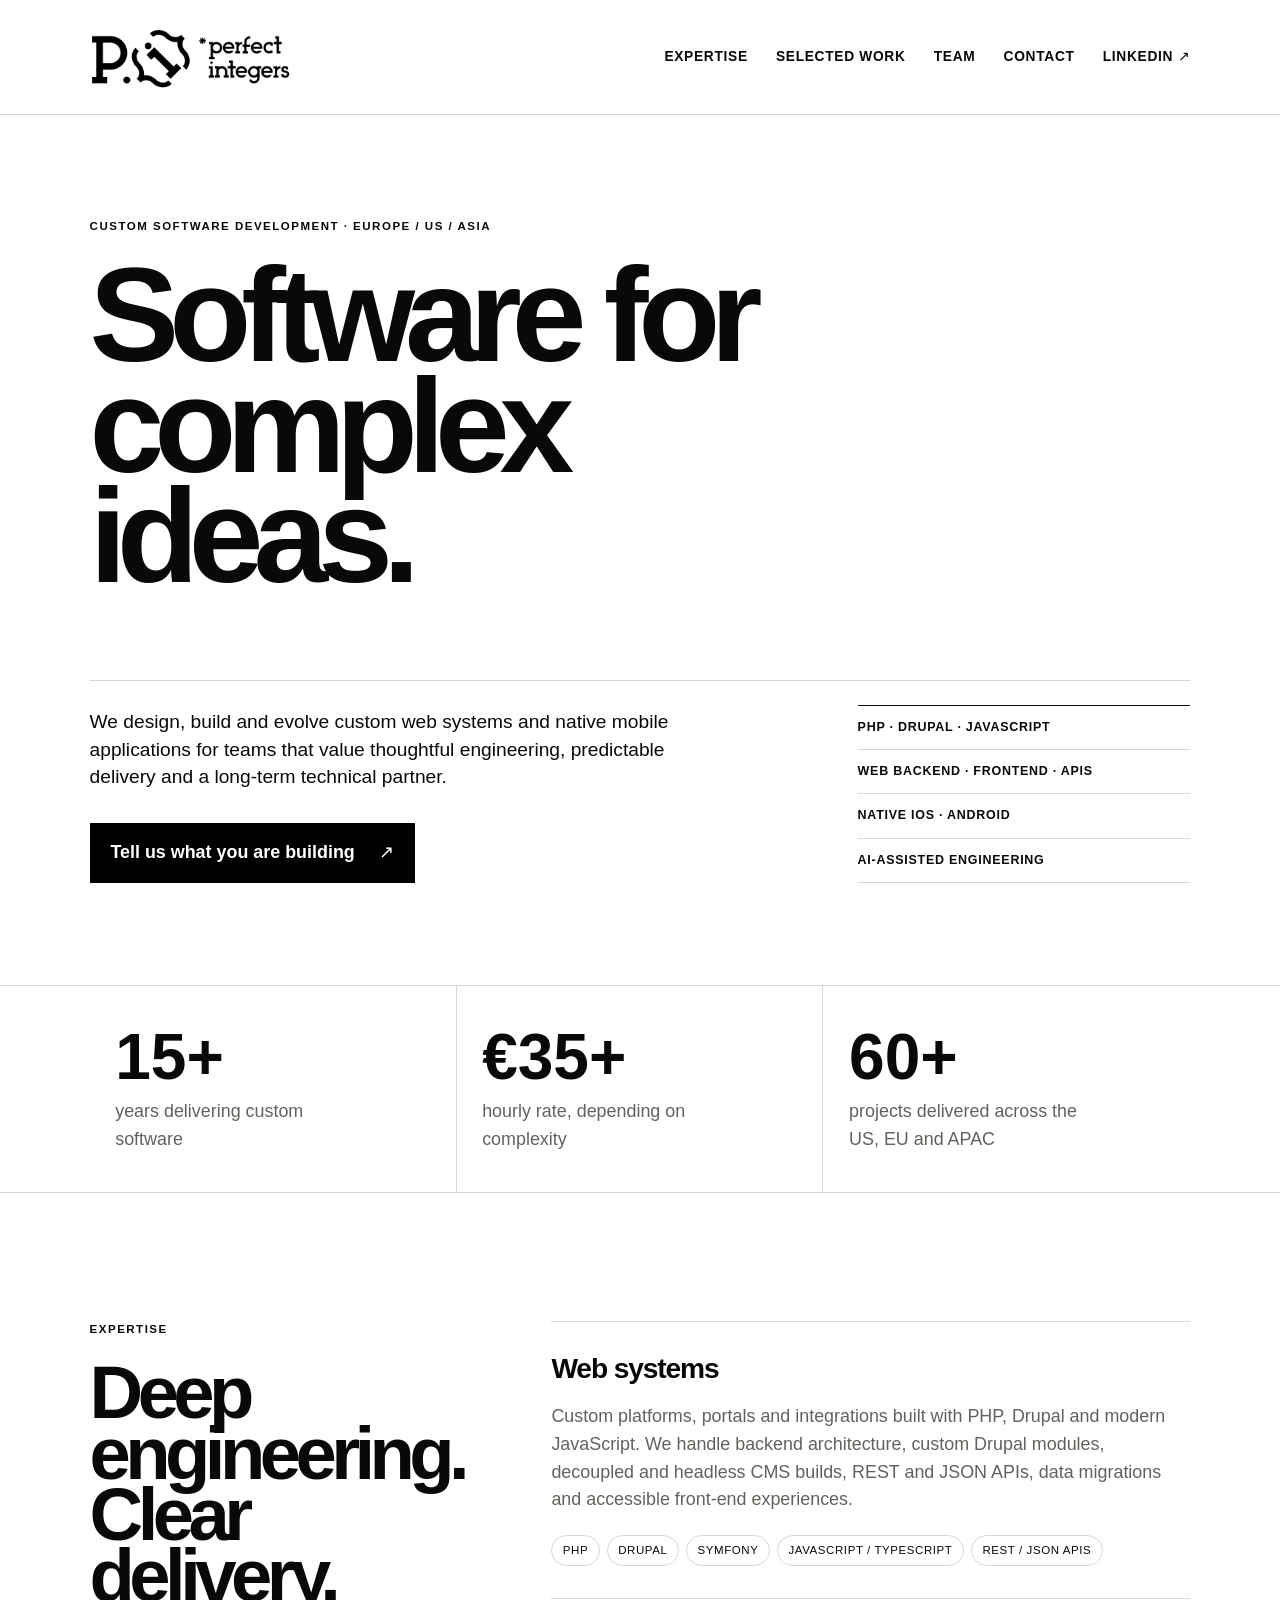
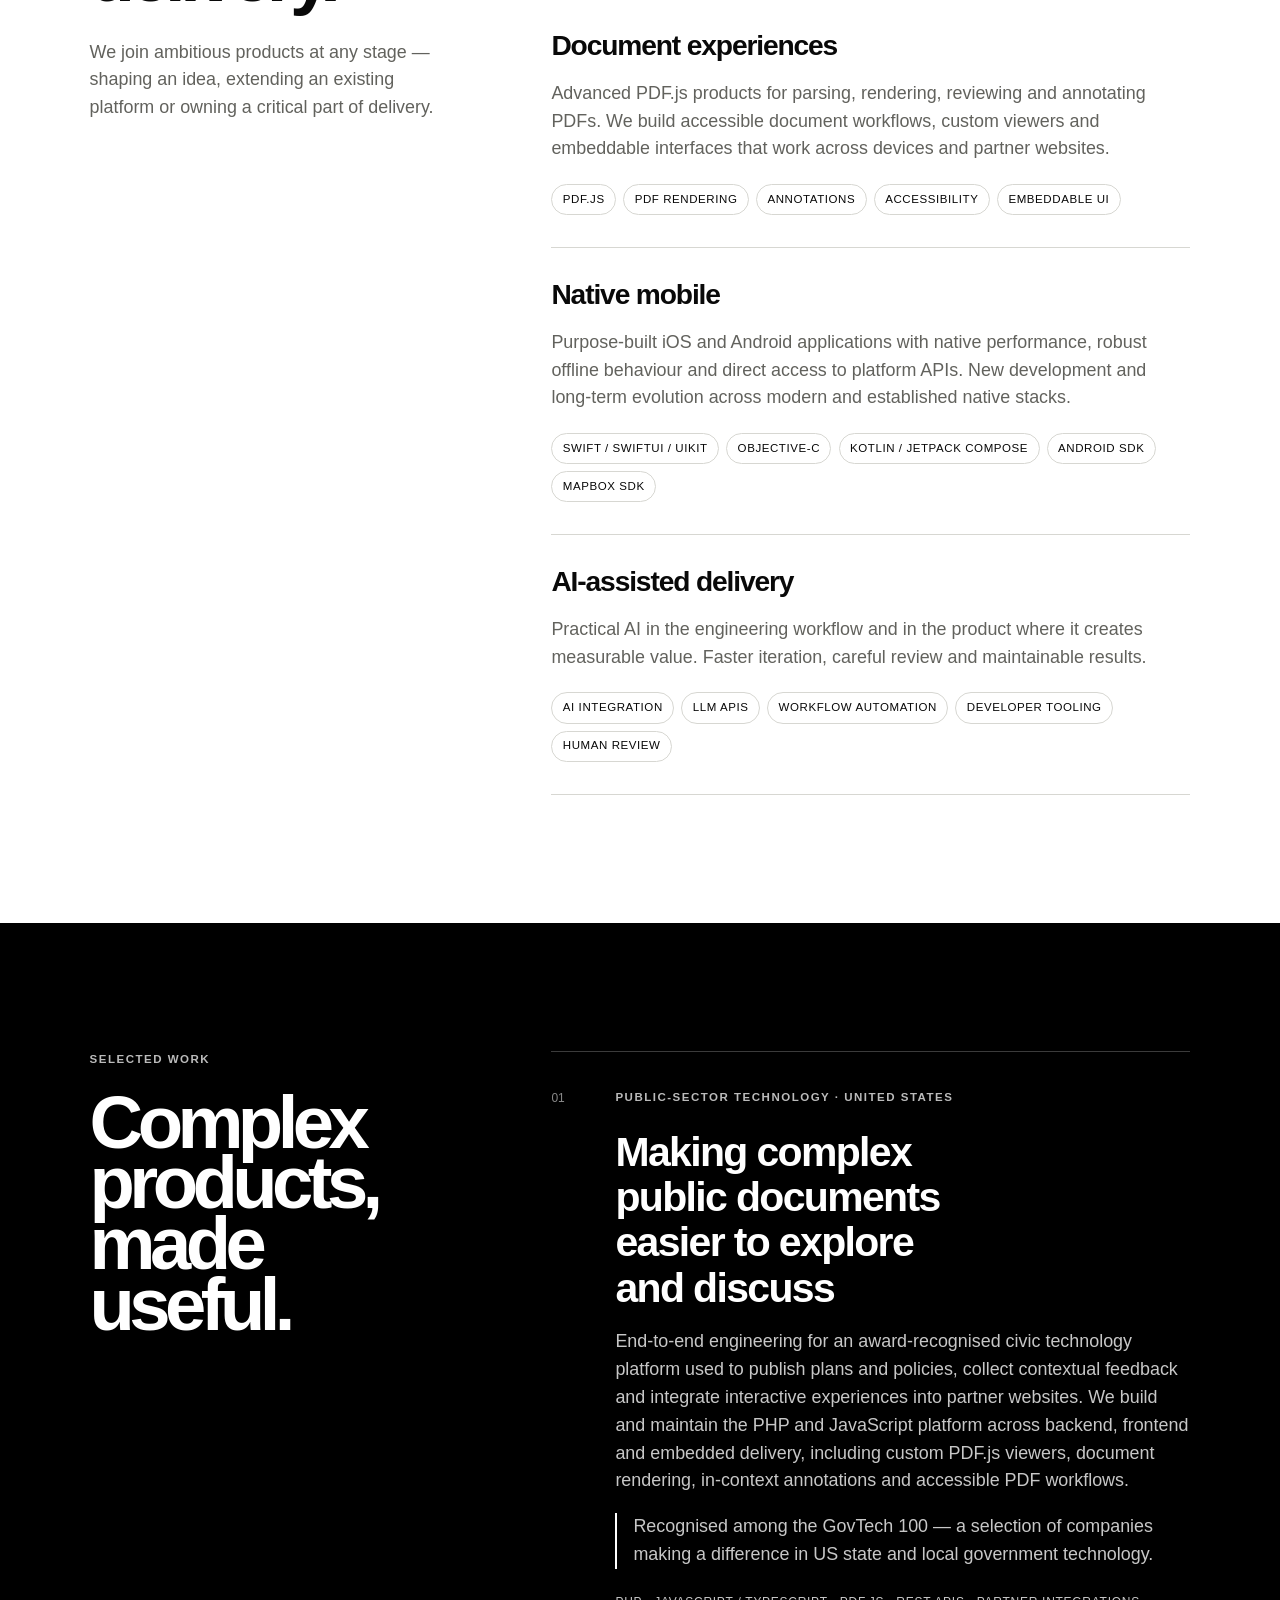
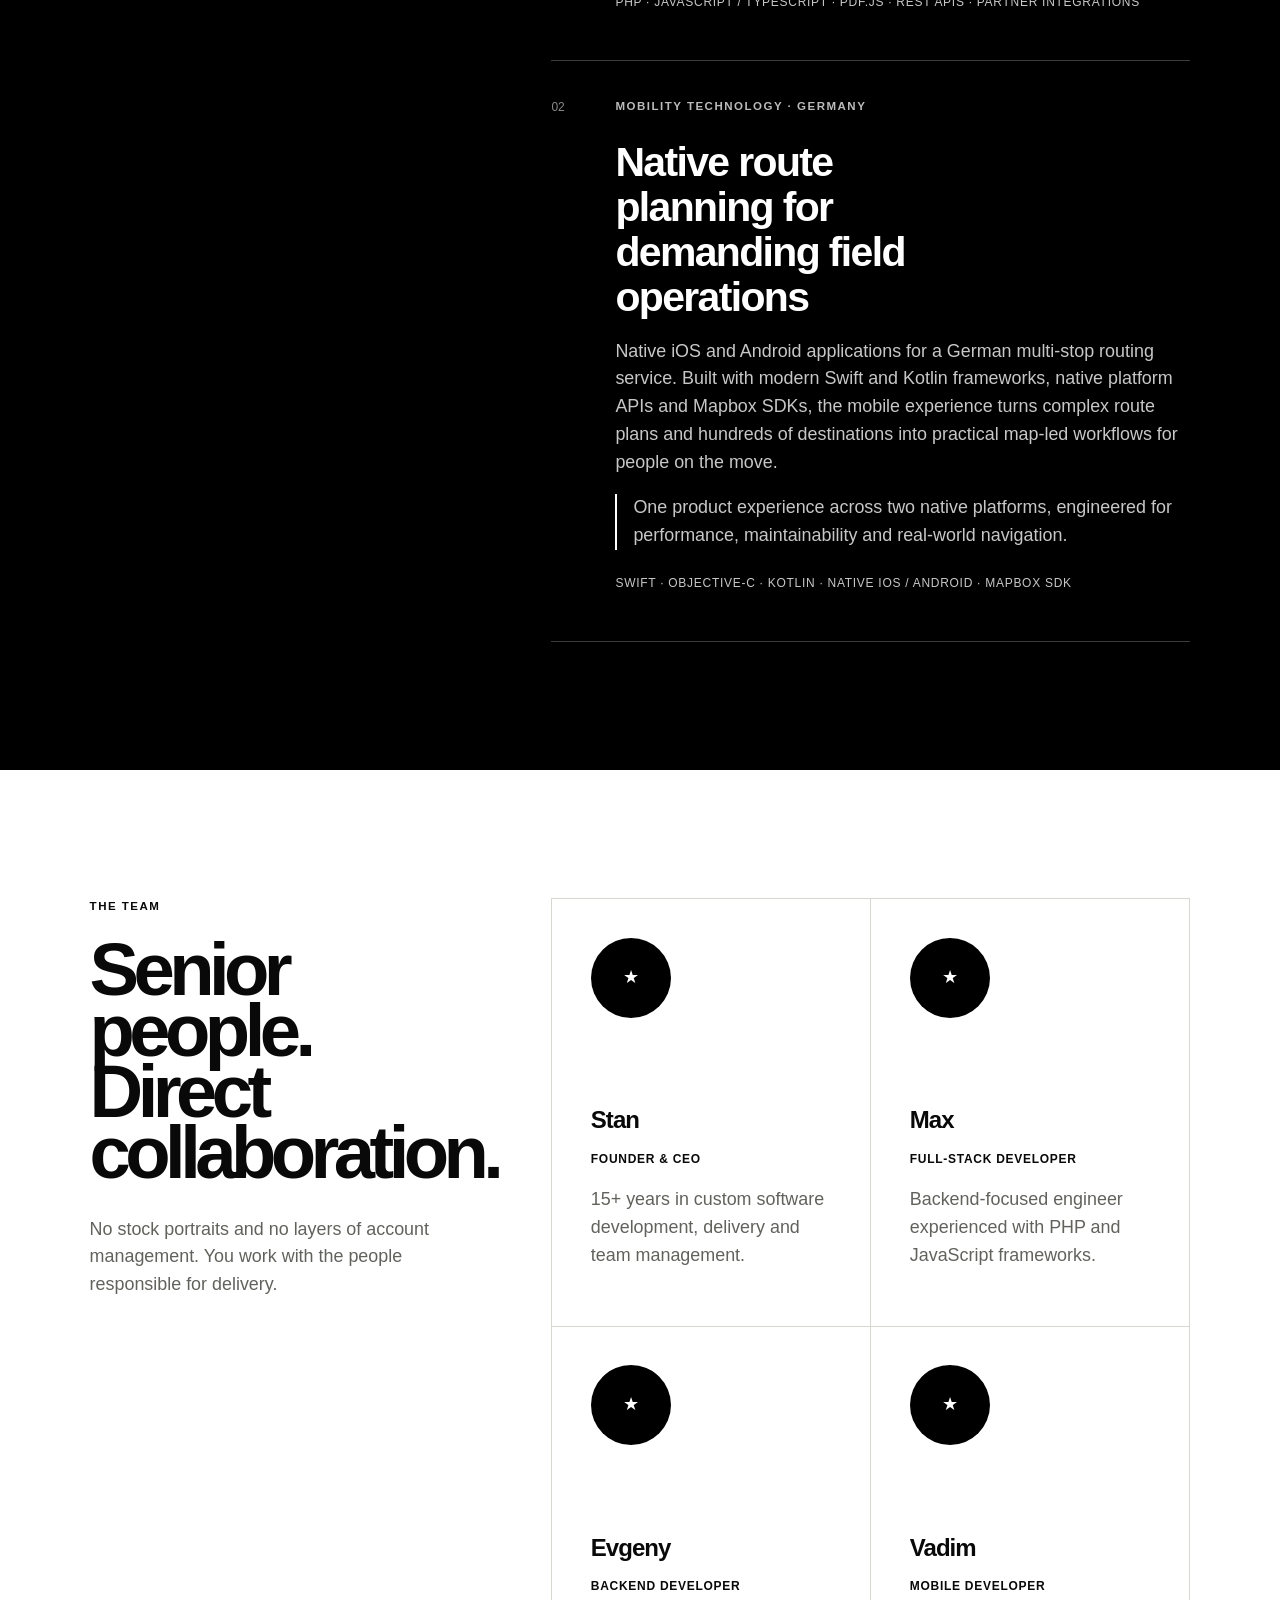
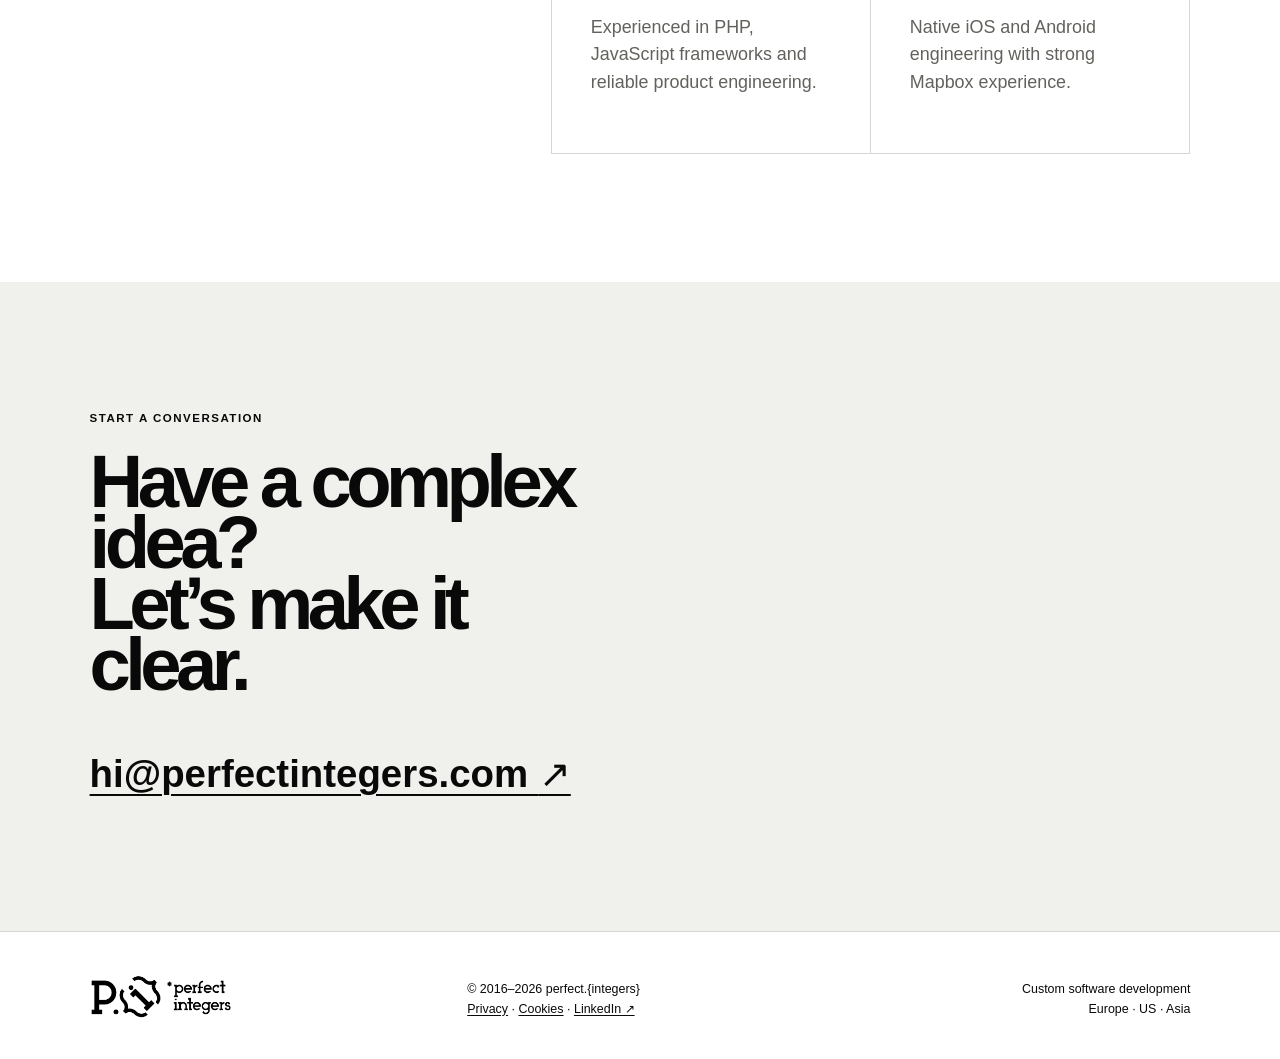
==== index.html @ 835a447e "Publish Perfect Integers static site" ====
<!doctype html>
<html lang="en">
<head>
  <meta charset="utf-8">
  <meta name="viewport" content="width=device-width, initial-scale=1, viewport-fit=cover">
  <title>Custom Software Development | perfect.{integers}</title>
  <meta name="description" content="Custom software development with PHP, Drupal, JavaScript, PDF.js, Swift, Objective-C and Kotlin. Web platforms and native iOS and Android apps.">
  <link rel="canonical" href="https://perfectintegers.com/">
  <meta name="robots" content="index,follow,max-image-preview:large,max-snippet:-1,max-video-preview:-1">
  <meta property="og:type" content="website">
  <meta property="og:title" content="Software for complex ideas — perfect.{integers}">
  <meta property="og:description" content="Custom web systems, document experiences and native mobile applications.">
  <meta property="og:url" content="https://perfectintegers.com/">
  <meta name="twitter:card" content="summary">
  <link rel="icon" href="favicon.ico" sizes="any">
  <link rel="icon" href="assets/favicon-32.png" type="image/png" sizes="32x32">
  <link rel="icon" href="assets/favicon-16.png" type="image/png" sizes="16x16">
  <link rel="apple-touch-icon" href="assets/apple-touch-icon.png" sizes="180x180">
  <link rel="preload" href="assets/logo.png" as="image">
  <link rel="stylesheet" href="assets/site.css">
  <script type="application/ld+json">
  {
    "@context":"https://schema.org",
    "@type":"ProfessionalService",
    "name":"perfect.{integers}",
    "url":"https://perfectintegers.com/",
    "email":"hi@perfectintegers.com",
    "description":"Custom software development studio specialising in PHP, Drupal, PDF.js and native iOS and Android applications.",
    "areaServed":["Europe","United States","Asia"],
    "knowsAbout":["Custom software development","PHP development","Drupal development","Custom Drupal modules","Headless Drupal","Symfony","JavaScript","TypeScript","REST APIs","JSON API","PDF.js","PDF rendering","PDF annotation","Web accessibility","Native iOS development","Swift","SwiftUI","UIKit","Objective-C","Native Android development","Kotlin","Jetpack Compose","Android SDK","Mapbox SDK","AI integration","LLM APIs"],
    "priceRange":"From EUR 35 per hour"
  }
  </script>
</head>
<body>
  <a class="skip-link" href="#main">Skip to content</a>
  <header class="site-header">
    <div class="brand"><img src="assets/logo.png" alt="perfect integers" width="552" height="180"></div>
    <nav aria-label="Primary navigation">
      <a href="#services">Expertise</a><a href="#work">Selected work</a><a href="#team">Team</a><a href="mailto:hi@perfectintegers.com">Contact</a><a href="https://www.linkedin.com/company/perfectintegers/" target="_blank" rel="noopener noreferrer" aria-label="perfect integers on LinkedIn (opens in a new tab)">LinkedIn ↗</a>
    </nav>
  </header>

  <main id="main">
    <section class="hero" aria-labelledby="hero-title">
      <div class="hero-copy">
        <p class="eyebrow">Custom software development · Europe / US / Asia</p>
        <h1 id="hero-title">Software for complex ideas.</h1>
        <div class="hero-bottom">
          <div><p class="lede">We design, build and evolve custom web systems and native mobile applications for teams that value thoughtful engineering, predictable delivery and a long-term technical partner.</p><a class="button" href="mailto:hi@perfectintegers.com?subject=Custom%20software%20project">Tell us what you are building <span aria-hidden="true">↗</span></a></div>
          <ul class="hero-capabilities" aria-label="Core capabilities"><li>PHP · Drupal · JavaScript</li><li>Web backend · Frontend · APIs</li><li>Native iOS · Android</li><li>AI-assisted engineering</li></ul>
        </div>
      </div>
    </section>

    <section class="proof" aria-label="Key facts">
      <div><strong>15+</strong><span>years delivering custom software</span></div><div><strong>€35+</strong><span>hourly rate, depending on complexity</span></div><div><strong>60+</strong><span>projects delivered across the US, EU and APAC</span></div>    </section>

    <section id="services" class="block">
      <header class="section-heading"><p class="eyebrow">Expertise</p><h2>Deep engineering.<br>Clear delivery.</h2><p>We join ambitious products at any stage — shaping an idea, extending an existing platform or owning a critical part of delivery.</p></header>
      <div class="service-list">
        <article class="service-card">
          <div><h3>Web systems</h3><p>Custom platforms, portals and integrations built with PHP, Drupal and modern JavaScript. We handle backend architecture, custom Drupal modules, decoupled and headless CMS builds, REST and JSON APIs, data migrations and accessible front-end experiences.</p><ul class="tags"><li>PHP</li><li>Drupal</li><li>Symfony</li><li>JavaScript / TypeScript</li><li>REST / JSON APIs</li></ul></div>
        </article><article class="service-card">
          <div><h3>Document experiences</h3><p>Advanced PDF.js products for parsing, rendering, reviewing and annotating PDFs. We build accessible document workflows, custom viewers and embeddable interfaces that work across devices and partner websites.</p><ul class="tags"><li>PDF.js</li><li>PDF rendering</li><li>Annotations</li><li>Accessibility</li><li>Embeddable UI</li></ul></div>
        </article><article class="service-card">
          <div><h3>Native mobile</h3><p>Purpose-built iOS and Android applications with native performance, robust offline behaviour and direct access to platform APIs. New development and long-term evolution across modern and established native stacks.</p><ul class="tags"><li>Swift / SwiftUI / UIKit</li><li>Objective-C</li><li>Kotlin / Jetpack Compose</li><li>Android SDK</li><li>Mapbox SDK</li></ul></div>
        </article><article class="service-card">
          <div><h3>AI-assisted delivery</h3><p>Practical AI in the engineering workflow and in the product where it creates measurable value. Faster iteration, careful review and maintainable results.</p><ul class="tags"><li>AI integration</li><li>LLM APIs</li><li>Workflow automation</li><li>Developer tooling</li><li>Human review</li></ul></div>
        </article>      </div>
    </section>

    <section id="work" class="block inverted">
      <header class="section-heading"><p class="eyebrow">Selected work</p><h2>Complex products,<br>made useful.</h2></header>
      <div class="work-list">
        <article class="work-card">
          <div class="work-index">01</div><div><p class="eyebrow">Public-sector technology · United States</p><h3>Making complex public documents easier to explore and discuss</h3><p>End-to-end engineering for an award-recognised civic technology platform used to publish plans and policies, collect contextual feedback and integrate interactive experiences into partner websites. We build and maintain the PHP and JavaScript platform across backend, frontend and embedded delivery, including custom PDF.js viewers, document rendering, in-context annotations and accessible PDF workflows.</p><p class="result">Recognised among the GovTech 100 — a selection of companies making a difference in US state and local government technology.</p><p class="stack">PHP · JavaScript / TypeScript · PDF.js · REST APIs · Partner integrations</p></div>
        </article><article class="work-card">
          <div class="work-index">02</div><div><p class="eyebrow">Mobility technology · Germany</p><h3>Native route planning for demanding field operations</h3><p>Native iOS and Android applications for a German multi-stop routing service. Built with modern Swift and Kotlin frameworks, native platform APIs and Mapbox SDKs, the mobile experience turns complex route plans and hundreds of destinations into practical map-led workflows for people on the move.</p><p class="result">One product experience across two native platforms, engineered for performance, maintainability and real-world navigation.</p><p class="stack">Swift · Objective-C · Kotlin · Native iOS / Android · Mapbox SDK</p></div>
        </article>      </div>
    </section>

    <section id="team" class="block">
      <header class="section-heading"><p class="eyebrow">The team</p><h2>Senior people.<br>Direct collaboration.</h2><p>No stock portraits and no layers of account management. You work with the people responsible for delivery.</p></header>
      <div class="team-grid">
        <article class="person"><div class="initials" aria-hidden="true">★</div><h3>Stan</h3><p class="role">Founder &amp; CEO</p><p>15+ years in custom software development, delivery and team management.</p></article><article class="person"><div class="initials" aria-hidden="true">★</div><h3>Max</h3><p class="role">Full-stack developer</p><p>Backend-focused engineer experienced with PHP and JavaScript frameworks.</p></article><article class="person"><div class="initials" aria-hidden="true">★</div><h3>Evgeny</h3><p class="role">Backend developer</p><p>Experienced in PHP, JavaScript frameworks and reliable product engineering.</p></article><article class="person"><div class="initials" aria-hidden="true">★</div><h3>Vadim</h3><p class="role">Mobile developer</p><p>Native iOS and Android engineering with strong Mapbox experience.</p></article>      </div>
    </section>

    <section class="contact">
      <p class="eyebrow">Start a conversation</p><h2>Have a complex idea?<br>Let’s make it clear.</h2><a href="mailto:hi@perfectintegers.com">hi@perfectintegers.com <span aria-hidden="true">↗</span></a>
    </section>
  </main>

  <footer><img src="assets/logo.png" alt="perfect integers" width="552" height="180"><div><p>© 2016–2026 perfect.{integers}</p><p><a href="privacy.html">Privacy</a> · <a href="cookies.html">Cookies</a> · <a href="https://www.linkedin.com/company/perfectintegers/" target="_blank" rel="noopener noreferrer">LinkedIn ↗</a></p></div><p>Custom software development<br>Europe · US · Asia</p></footer>
</body>
</html>
---- assets/site.css ----
:root{--black:#090909;--white:#fff;--line:#d7d7d2;--muted:#62625d;--space:min(7vw,7rem);font-family:Arial,Helvetica,sans-serif;color:var(--black);background:var(--white);font-synthesis:none}
*{box-sizing:border-box}
html{scroll-behavior:smooth}
body{margin:0;font-size:clamp(1rem,.96rem + .2vw,1.15rem);line-height:1.55}
a{color:inherit;text-underline-offset:.18em}
img{display:block;max-width:100%;height:auto}
.skip-link{position:absolute;left:-999px;top:1rem;background:#000;color:#fff;padding:.7rem 1rem;z-index:10}
.skip-link:focus{left:1rem}
.site-header{height:clamp(5.5rem,9vw,8rem);display:flex;align-items:center;justify-content:space-between;padding:1.1rem var(--space);border-bottom:1px solid var(--line);gap:2rem}
.brand img{width:clamp(10rem,16vw,14rem)}
nav{display:flex;gap:clamp(1rem,2.2vw,2.4rem);font-size:.86rem;font-weight:700;text-transform:uppercase;letter-spacing:.05em}
nav a{text-decoration:none}
.section-grid,.block,.contact{padding:clamp(4.5rem,10vw,10rem) var(--space)}
.hero{display:flex;align-items:center;min-height:calc(100svh - 8rem);padding:clamp(4.5rem,8vw,8rem) var(--space)}
.hero-copy{width:100%}
.eyebrow{font-size:.72rem;font-weight:800;letter-spacing:.13em;text-transform:uppercase;margin:0 0 1.5rem}
.hero h1,.section-heading h2,.contact h2,.legal h1{font-size:clamp(4.2rem,10.5vw,12rem);line-height:.82;letter-spacing:-.075em;margin:0;max-width:10ch}
.hero-bottom{display:grid;grid-template-columns:minmax(18rem,1fr) minmax(16rem,.52fr);gap:clamp(3rem,10vw,12rem);align-items:end;margin-top:clamp(3rem,7vw,7rem);padding-top:1.5rem;border-top:1px solid var(--line)}
.lede{font-size:clamp(1.15rem,1.5vw,1.55rem);line-height:1.45;max-width:41rem;margin:0 0 2rem}
.hero-capabilities{list-style:none;padding:0;margin:0;border-top:1px solid var(--black)}
.hero-capabilities li{font-size:.78rem;font-weight:800;text-transform:uppercase;letter-spacing:.06em;padding:.75rem 0;border-bottom:1px solid var(--line)}
.button{display:inline-flex;gap:1.5rem;align-items:center;background:#000;color:#fff;text-decoration:none;padding:1rem 1.3rem;font-weight:700}
.button:hover,.button:focus-visible{outline:3px solid #000;outline-offset:4px}
.proof{display:grid;grid-template-columns:repeat(3,1fr);border-top:1px solid var(--line);border-bottom:1px solid var(--line);padding:0 var(--space)}
.proof div{padding:2.4rem clamp(0rem,2vw,2rem);border-right:1px solid var(--line)}
.proof div:last-child{border-right:0}
.proof strong{display:block;font-size:clamp(2.4rem,5vw,5rem);line-height:1}
.proof span{display:block;color:var(--muted);max-width:15rem;margin-top:.6rem}
.block{display:grid;grid-template-columns:minmax(15rem,.72fr) minmax(20rem,1.28fr);gap:clamp(3rem,8vw,10rem)}
.section-heading{position:sticky;top:2rem;align-self:start}
.section-heading h2,.contact h2{font-size:clamp(3rem,5.8vw,6.7rem)}
.section-heading>p:last-child{max-width:32rem;margin-top:2rem;color:var(--muted)}
.service-card{display:grid;grid-template-columns:1fr;gap:1rem;border-top:1px solid var(--line);padding:2rem 0}
.service-card:last-child{border-bottom:1px solid var(--line)}
.number{font-size:.75rem;color:var(--muted)}
h3{font-size:clamp(1.55rem,2.2vw,2.5rem);line-height:1.1;letter-spacing:-.04em;margin:0 0 1rem}
.service-card p{max-width:43rem;color:var(--muted)}
.tags{list-style:none;display:flex;flex-wrap:wrap;gap:.45rem;padding:0;margin:1.3rem 0 0}
.tags li{font-size:.72rem;text-transform:uppercase;letter-spacing:.05em;border:1px solid var(--line);border-radius:2rem;padding:.35rem .65rem}
.inverted{background:#000;color:#fff}
.inverted .eyebrow,.inverted .stack{color:#bbb}
.work-card{display:grid;grid-template-columns:3rem 1fr;gap:1rem;border-top:1px solid #3b3b3b;padding:2.3rem 0}
.work-card:last-child{border-bottom:1px solid #3b3b3b}
.work-index{font-size:.75rem;color:#888}
.work-card h3{font-size:clamp(2rem,3.2vw,3.8rem);max-width:15ch}
.work-card p:not(.eyebrow){max-width:47rem;color:#c7c7c7}
.work-card .result{border-left:2px solid #fff;padding-left:1rem;color:#fff}
.stack{font-size:.75rem;text-transform:uppercase;letter-spacing:.06em;margin-top:1.5rem}
.team-grid{display:grid;grid-template-columns:repeat(2,1fr);gap:1px;background:var(--line);border:1px solid var(--line)}
.person{background:#fff;padding:clamp(1.4rem,3vw,3rem);min-height:22rem}
.initials{width:5rem;height:5rem;border-radius:50%;display:grid;place-items:center;background:#000;color:#fff;font-weight:800;margin-bottom:clamp(4rem,7vw,7rem)}
.person h3{font-size:1.5rem}
.person .role{font-size:.75rem;text-transform:uppercase;font-weight:800;letter-spacing:.06em}
.person p:last-child{color:var(--muted)}
.contact{background:#f0f0ec}
.contact h2{max-width:13ch}
.contact>a{display:inline-block;font-size:clamp(1.25rem,3vw,3rem);font-weight:800;margin-top:3rem;text-decoration-thickness:2px}
footer{display:grid;grid-template-columns:1fr 1fr 1fr;align-items:end;gap:2rem;padding:2.5rem var(--space);font-size:.78rem;border-top:1px solid var(--line)}
footer img{width:9rem}
footer p{margin:0}
footer>p:last-child{text-align:right}
.legal{padding:clamp(4rem,8vw,8rem) var(--space);max-width:70rem}
.legal h1{margin-bottom:3rem}
.legal h2{font-size:1.6rem;margin:3rem 0 .7rem}
.legal p{max-width:48rem;color:var(--muted)}
.legal .lede{color:#000}
@media(max-width:850px){.site-header{height:auto;align-items:flex-start}
.site-header nav{display:grid;grid-template-columns:1fr 1fr}
.hero{min-height:auto}
.hero-bottom{grid-template-columns:1fr}
.block{grid-template-columns:1fr}
.section-heading{position:static}
.proof{grid-template-columns:1fr}
.proof div{border-right:0;border-bottom:1px solid var(--line)}
.proof div:last-child{border-bottom:0}
.team-grid{grid-template-columns:1fr}
.person{min-height:18rem}
.initials{margin-bottom:4rem}
footer{grid-template-columns:1fr 1fr}
footer>p:last-child{display:none}
}
@media(max-width:520px){:root{--space:1.2rem}
.site-header{flex-direction:column}
.site-header nav{width:100%;font-size:.72rem}
.hero{padding-top:4rem}
.hero h1{font-size:clamp(3.8rem,19vw,5.5rem)}
.hero-bottom{margin-top:3rem}
.button{width:100%;justify-content:space-between}
.service-card,.work-card{grid-template-columns:1fr}
.number,.work-index{margin-bottom:.2rem}
.contact h2{font-size:3.2rem}
footer{grid-template-columns:1fr;align-items:start}
.legal h1{font-size:3.5rem}
}
@media(prefers-reduced-motion:reduce){html{scroll-behavior:auto}
}
@media print{nav,.button{display:none}
.hero{min-height:auto}
.inverted{background:#fff;color:#000}
.inverted *{color:#000!important}
}
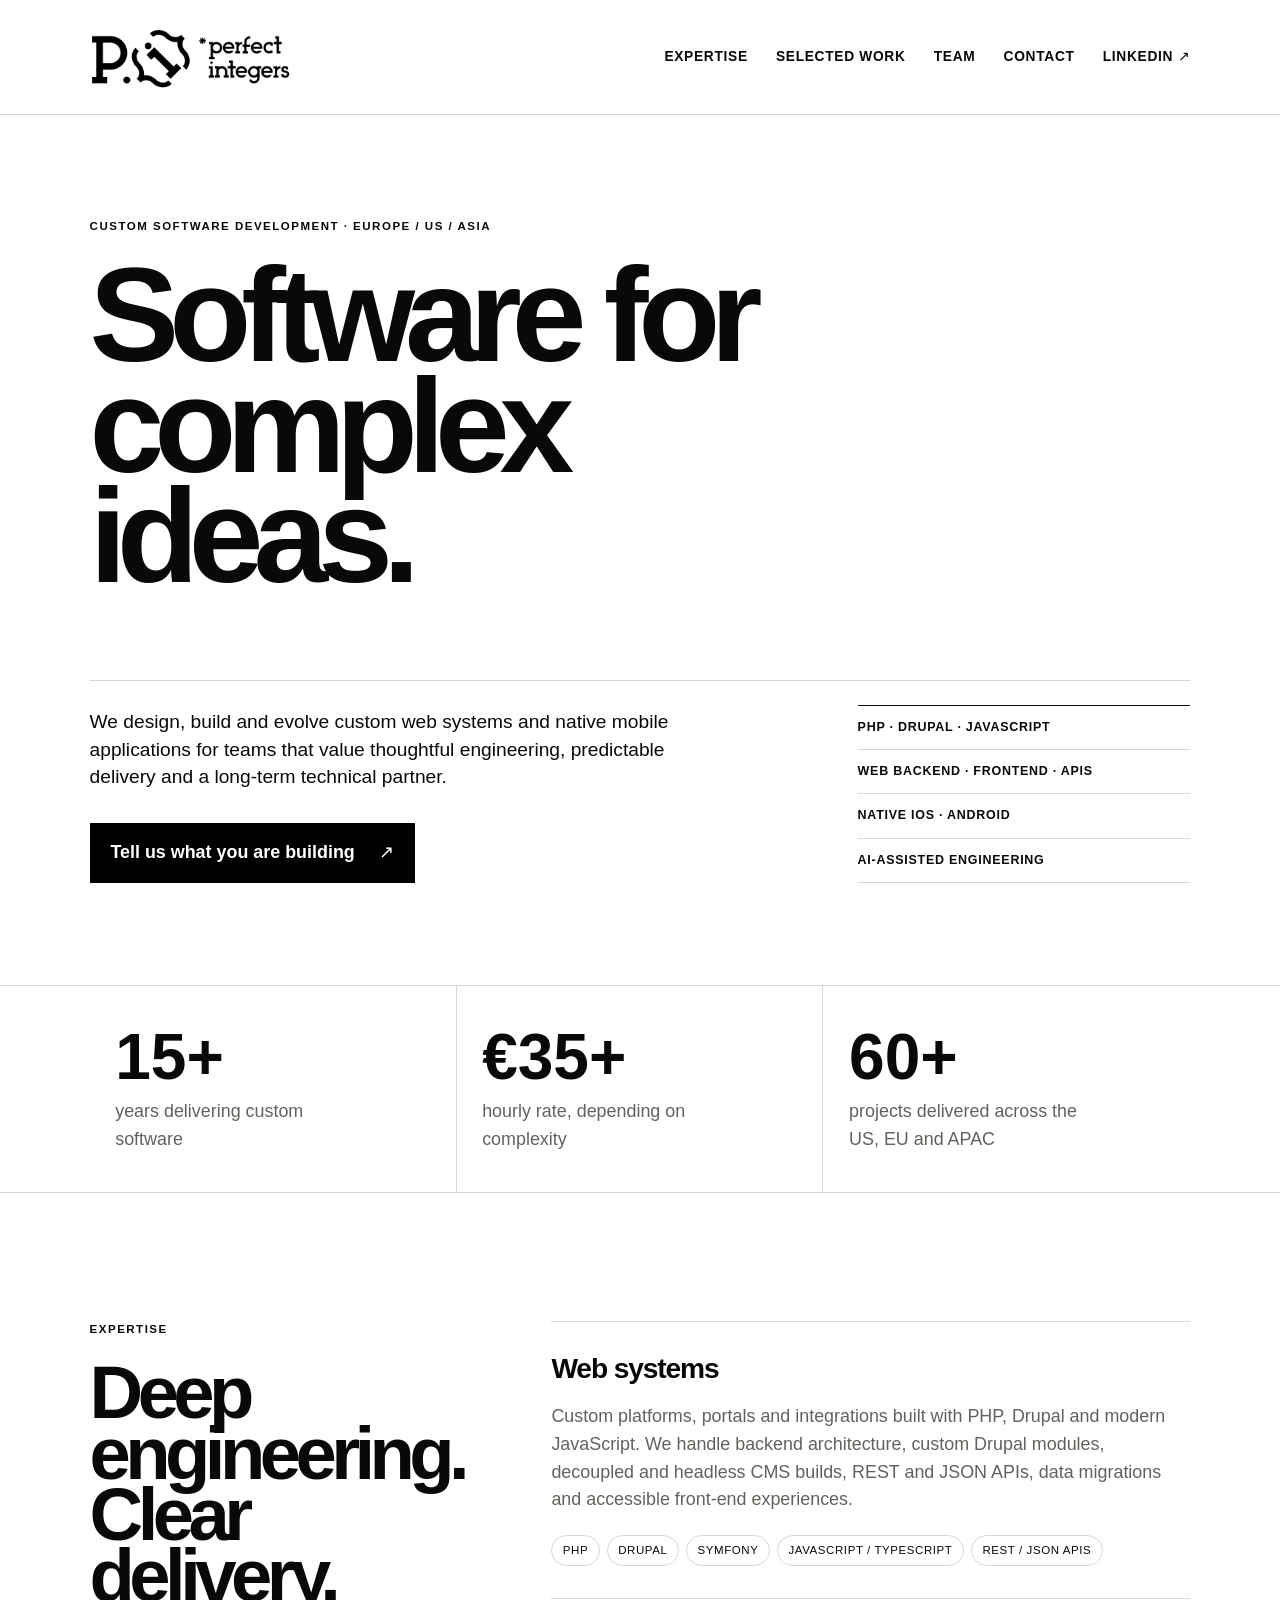
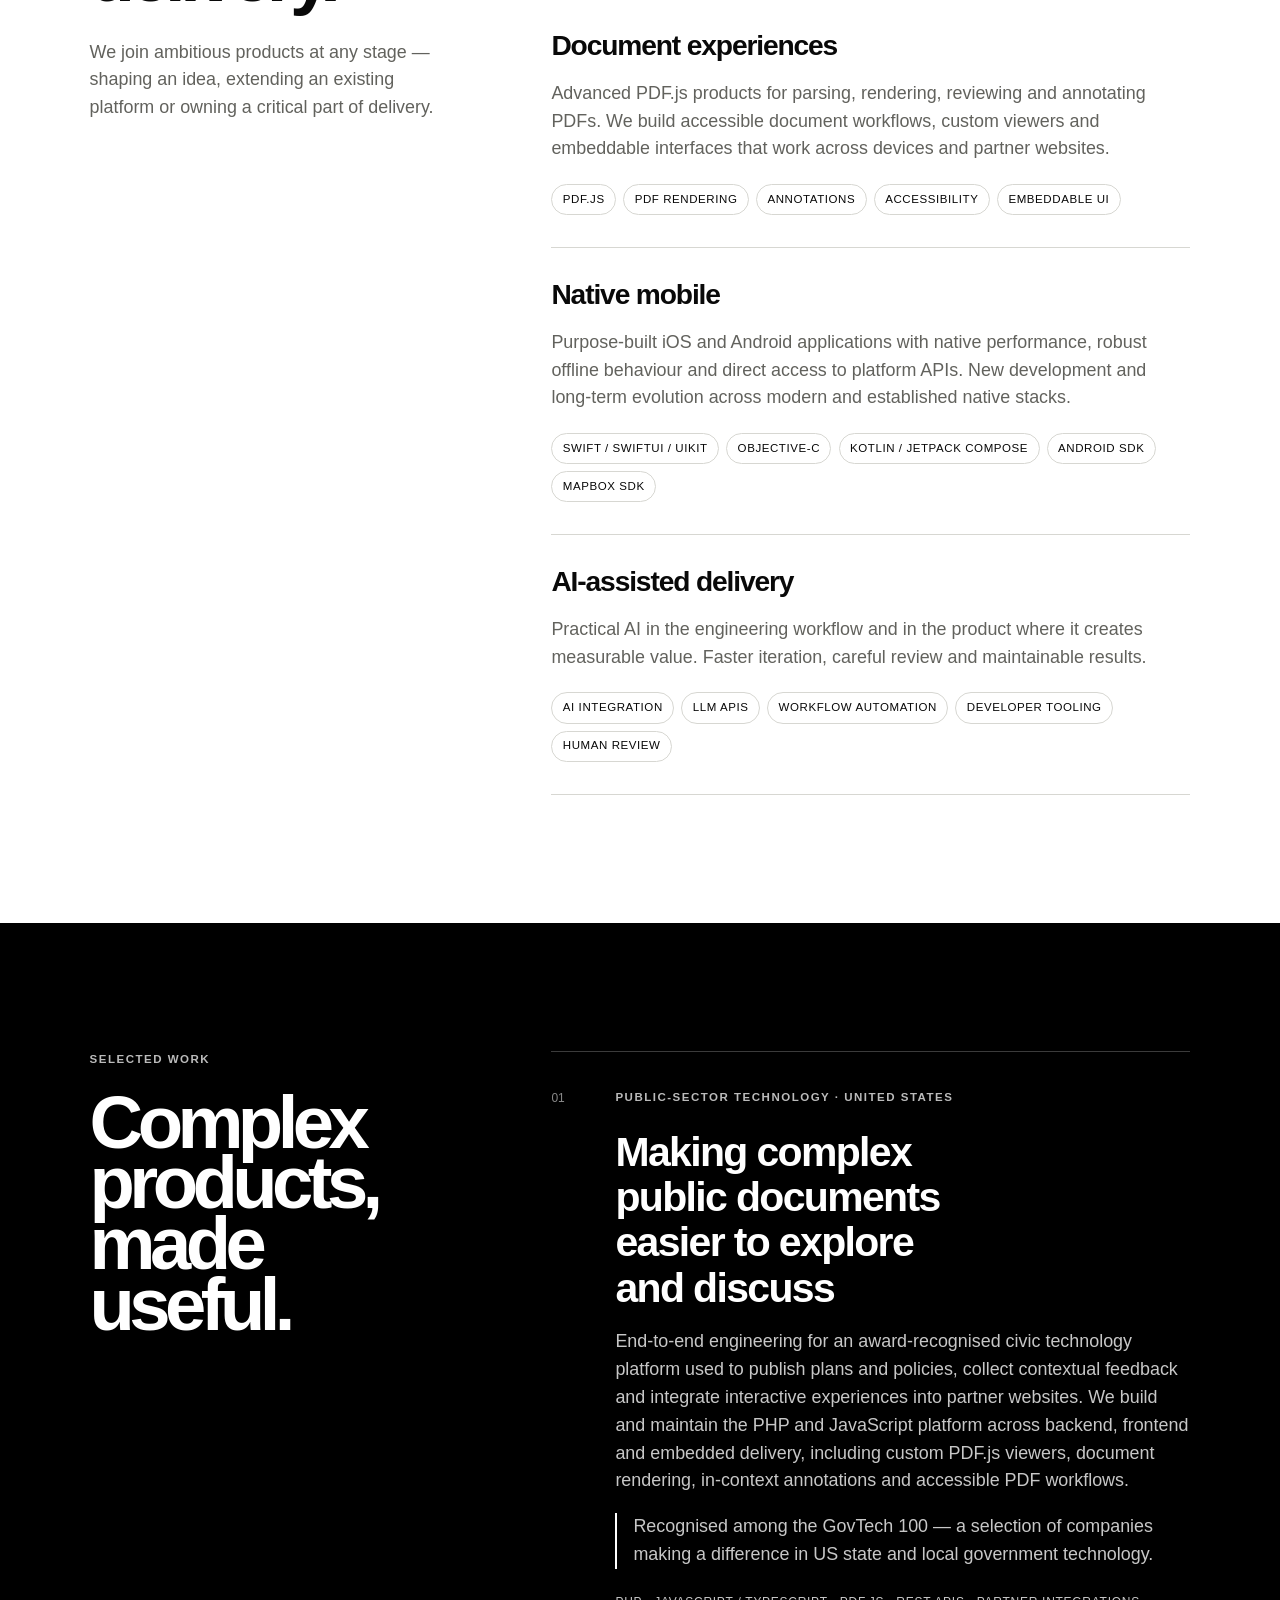
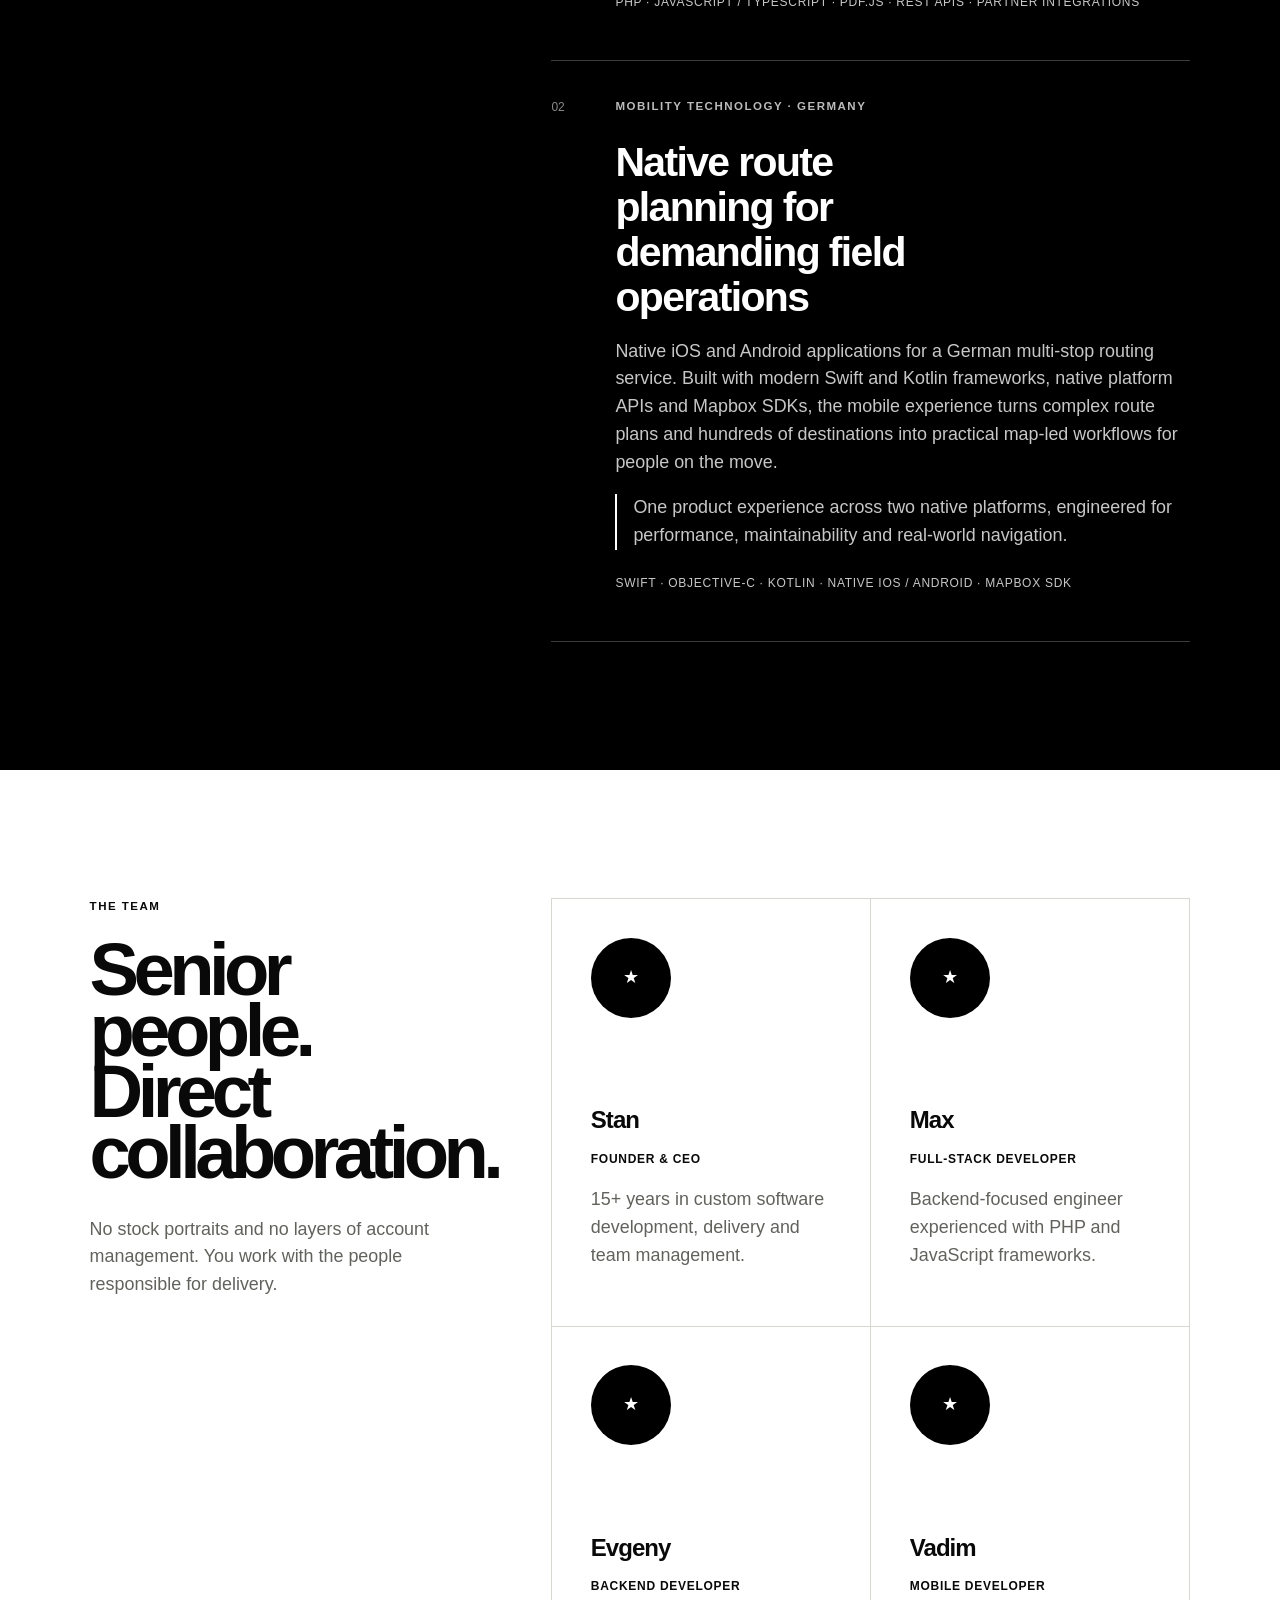
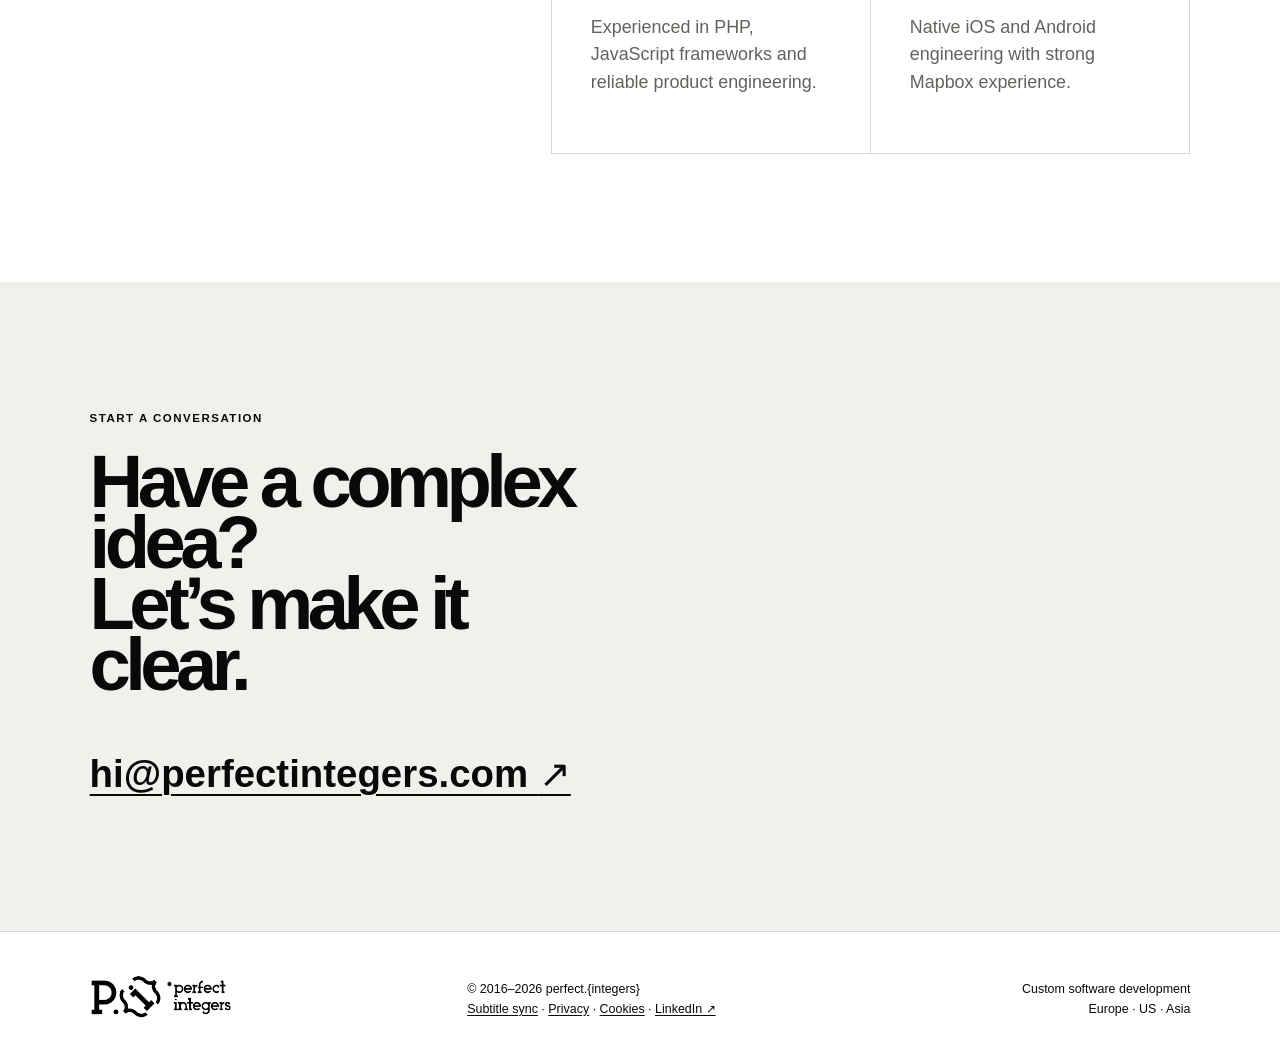
==== commit e02a7854: "Publish Cueframe subtitle sync at /subsync/" ====
--- a/index.html
+++ b/index.html
@@ -91,7 +91,7 @@
     </section>
   </main>
 
-  <footer><img src="assets/logo.png" alt="perfect integers" width="552" height="180"><div><p>© 2016–2026 perfect.{integers}</p><p><a href="privacy.html">Privacy</a> · <a href="cookies.html">Cookies</a> · <a href="https://www.linkedin.com/company/perfectintegers/" target="_blank" rel="noopener noreferrer">LinkedIn ↗</a></p></div><p>Custom software development<br>Europe · US · Asia</p></footer>
+  <footer><img src="assets/logo.png" alt="perfect integers" width="552" height="180"><div><p>© 2016–2026 perfect.{integers}</p><p><a href="/subsync/">Subtitle sync</a> · <a href="privacy.html">Privacy</a> · <a href="cookies.html">Cookies</a> · <a href="https://www.linkedin.com/company/perfectintegers/" target="_blank" rel="noopener noreferrer">LinkedIn ↗</a></p></div><p>Custom software development<br>Europe · US · Asia</p></footer>
 </body>
 </html>
 
